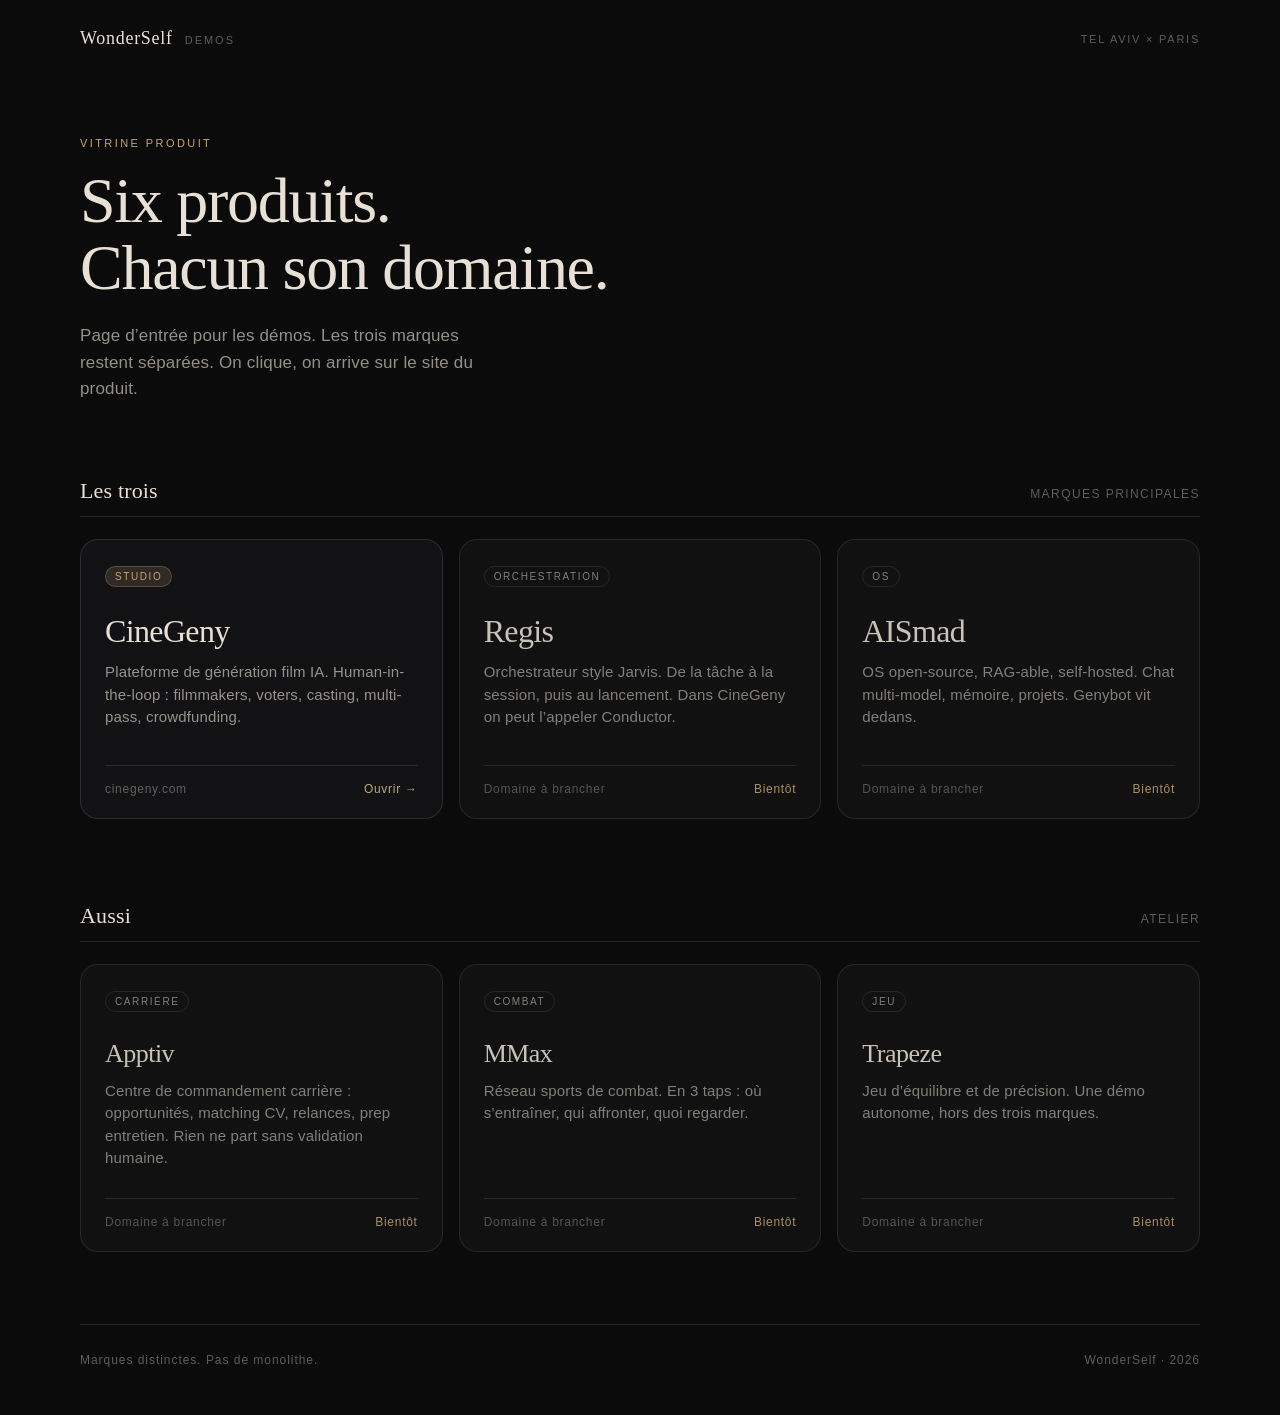
==== index.html @ 3f0ac873 "feat: page d'accueil des démos" ====
<!DOCTYPE html>
<html lang="fr">
<head>
  <meta charset="utf-8">
  <meta name="viewport" content="width=device-width, initial-scale=1">
  <title>Demos — WonderSelf</title>
  <meta name="description" content="Vitrine des démos : CineGeny, Regis, AISmad, Apptiv, MMax, Trapeze. Chaque marque reste séparée.">
  <meta name="theme-color" content="#0b0b0c">
  <meta property="og:title" content="Demos — WonderSelf">
  <meta property="og:description" content="Six produits. Trois marques principales. Une page pour entrer.">
  <meta property="og:type" content="website">
  <link rel="icon" href="data:image/svg+xml,%3Csvg xmlns='http://www.w3.org/2000/svg' viewBox='0 0 32 32'%3E%3Crect width='32' height='32' rx='6' fill='%230b0b0c'/%3E%3Ctext x='16' y='21' text-anchor='middle' font-family='Georgia' font-size='14' fill='%23e8e0d4'%3EW%3C/text%3E%3C/svg%3E">
  <style>
    :root {
      --bg: #0b0b0c;
      --bg-2: #121214;
      --line: rgba(232, 224, 212, 0.12);
      --ink: #e8e0d4;
      --muted: rgba(232, 224, 212, 0.62);
      --faint: rgba(232, 224, 212, 0.38);
      --gold: #c4a574;
      --gold-dim: rgba(196, 165, 116, 0.16);
      --serif: "Iowan Old Style", "Palatino Linotype", Palatino, "Times New Roman", serif;
      --sans: "Helvetica Neue", Helvetica, "Segoe UI", system-ui, sans-serif;
    }

    * { box-sizing: border-box; margin: 0; padding: 0; }
    html, body { background: var(--bg); color: var(--ink); }
    body {
      font-family: var(--sans);
      min-height: 100vh;
      letter-spacing: 0.01em;
      -webkit-font-smoothing: antialiased;
    }
    a { color: inherit; text-decoration: none; }
    .wrap {
      width: min(1120px, calc(100% - 40px));
      margin: 0 auto;
    }

    header {
      display: flex;
      align-items: center;
      justify-content: space-between;
      padding: 28px 0 0;
    }
    .mark {
      font-family: var(--serif);
      font-size: 18px;
      letter-spacing: 0.04em;
    }
    .mark span { color: var(--faint); font-family: var(--sans); font-size: 11px; letter-spacing: 0.18em; text-transform: uppercase; margin-left: 12px; }
    .locale {
      font-size: 11px;
      letter-spacing: 0.16em;
      text-transform: uppercase;
      color: var(--faint);
    }

    .hero {
      padding: 88px 0 64px;
      max-width: 720px;
    }
    .kicker {
      font-size: 11px;
      letter-spacing: 0.22em;
      text-transform: uppercase;
      color: var(--gold);
      margin-bottom: 18px;
    }
    h1 {
      font-family: var(--serif);
      font-weight: 400;
      font-size: clamp(36px, 6vw, 64px);
      line-height: 1.05;
      letter-spacing: -0.02em;
    }
    .lead {
      margin-top: 22px;
      max-width: 46ch;
      color: var(--muted);
      font-size: 17px;
      line-height: 1.55;
    }

    section { padding: 12px 0 72px; }
    .sec-title {
      display: flex;
      align-items: baseline;
      justify-content: space-between;
      gap: 16px;
      margin-bottom: 22px;
      padding-bottom: 12px;
      border-bottom: 1px solid var(--line);
    }
    .sec-title h2 {
      font-family: var(--serif);
      font-size: 22px;
      font-weight: 400;
    }
    .sec-title p {
      color: var(--faint);
      font-size: 12px;
      letter-spacing: 0.12em;
      text-transform: uppercase;
    }

    .grid-main {
      display: grid;
      grid-template-columns: repeat(3, 1fr);
      gap: 16px;
    }
    .grid-side {
      display: grid;
      grid-template-columns: repeat(3, 1fr);
      gap: 16px;
    }

    .card {
      display: flex;
      flex-direction: column;
      min-height: 280px;
      padding: 26px 24px 22px;
      background: var(--bg-2);
      border: 1px solid var(--line);
      border-radius: 18px;
      transition: border-color .2s ease, transform .2s ease, background .2s ease;
    }
    a.card:hover {
      border-color: rgba(196, 165, 116, 0.45);
      transform: translateY(-2px);
      background: #161618;
    }
    .card.soon {
      opacity: 0.86;
      cursor: default;
    }
    .top {
      display: flex;
      align-items: center;
      justify-content: space-between;
      gap: 12px;
      margin-bottom: 28px;
    }
    .badge {
      font-size: 10px;
      letter-spacing: 0.16em;
      text-transform: uppercase;
      color: var(--gold);
      background: var(--gold-dim);
      border: 1px solid rgba(196, 165, 116, 0.28);
      border-radius: 999px;
      padding: 4px 9px;
    }
    .badge.lab { color: var(--muted); background: transparent; border-color: var(--line); }
    .name {
      font-family: var(--serif);
      font-size: 32px;
      line-height: 1.05;
      letter-spacing: -0.02em;
    }
    .blurb {
      margin-top: 12px;
      color: var(--muted);
      font-size: 15px;
      line-height: 1.5;
      flex: 1;
    }
    .foot {
      display: flex;
      align-items: center;
      justify-content: space-between;
      margin-top: 28px;
      padding-top: 16px;
      border-top: 1px solid var(--line);
      font-size: 12px;
      letter-spacing: 0.06em;
      color: var(--faint);
    }
    .foot .go { color: var(--gold); }
    .card.compact { min-height: 220px; }
    .card.compact .name { font-size: 26px; }

    footer {
      display: flex;
      justify-content: space-between;
      gap: 16px;
      flex-wrap: wrap;
      padding: 28px 0 48px;
      border-top: 1px solid var(--line);
      color: var(--faint);
      font-size: 12px;
      letter-spacing: 0.08em;
    }

    @media (max-width: 860px) {
      .grid-main, .grid-side { grid-template-columns: 1fr; }
      .hero { padding: 56px 0 40px; }
      .card { min-height: auto; }
    }
  </style>
</head>
<body>
  <div class="wrap">
    <header>
      <div class="mark">WonderSelf<span>Demos</span></div>
      <div class="locale">Tel Aviv × Paris</div>
    </header>

    <div class="hero">
      <p class="kicker">Vitrine produit</p>
      <h1>Six produits.<br>Chacun son domaine.</h1>
      <p class="lead">Page d’entrée pour les démos. Les trois marques restent séparées. On clique, on arrive sur le site du produit.</p>
    </div>

    <section>
      <div class="sec-title">
        <h2>Les trois</h2>
        <p>Marques principales</p>
      </div>
      <div class="grid-main" id="core"></div>
    </section>

    <section>
      <div class="sec-title">
        <h2>Aussi</h2>
        <p>Atelier</p>
      </div>
      <div class="grid-side" id="side"></div>
    </section>

    <footer>
      <div>Marques distinctes. Pas de monolithe.</div>
      <div>WonderSelf · 2026</div>
    </footer>
  </div>

  <script>
    /* Un seul endroit à éditer. Domaine réel = URL. Vide = carte visible, pas de faux lien. */
    const LINKS = {
      cinegeny: "https://www.cinegeny.com",
      regis: "",
      aismad: "",
      apptiv: "",
      mmax: "",
      trapeze: ""
    };

    const CORE = [
      {
        key: "cinegeny",
        name: "CineGeny",
        badge: "Studio",
        text: "Plateforme de génération film IA. Human-in-the-loop : filmmakers, voters, casting, multi-pass, crowdfunding."
      },
      {
        key: "regis",
        name: "Regis",
        badge: "Orchestration",
        text: "Orchestrateur style Jarvis. De la tâche à la session, puis au lancement. Dans CineGeny on peut l’appeler Conductor."
      },
      {
        key: "aismad",
        name: "AISmad",
        badge: "OS",
        text: "OS open-source, RAG-able, self-hosted. Chat multi-model, mémoire, projets. Genybot vit dedans."
      }
    ];

    const SIDE = [
      {
        key: "apptiv",
        name: "Apptiv",
        badge: "Carrière",
        text: "Centre de commandement carrière : opportunités, matching CV, relances, prep entretien. Rien ne part sans validation humaine."
      },
      {
        key: "mmax",
        name: "MMax",
        badge: "Combat",
        text: "Réseau sports de combat. En 3 taps : où s’entraîner, qui affronter, quoi regarder."
      },
      {
        key: "trapeze",
        name: "Trapeze",
        badge: "Jeu",
        text: "Jeu d’équilibre et de précision. Une démo autonome, hors des trois marques."
      }
    ];

    function hostLabel(url) {
      if (!url) return "Domaine à brancher";
      try { return new URL(url).host.replace(/^www\./, ""); }
      catch { return url; }
    }

    function card(item, compact) {
      const url = LINKS[item.key];
      const tag = url ? "a" : "article";
      const href = url ? ` href="${url}" target="_blank" rel="noopener noreferrer"` : "";
      const soon = url ? "" : " soon";
      const go = url ? "Ouvrir →" : "Bientôt";
      return `
        <${tag} class="card${compact ? " compact" : ""}${soon}"${href}>
          <div class="top">
            <span class="badge${url ? "" : " lab"}">${item.badge}</span>
          </div>
          <div class="name">${item.name}</div>
          <p class="blurb">${item.text}</p>
          <div class="foot">
            <span>${hostLabel(url)}</span>
            <span class="go">${go}</span>
          </div>
        </${tag}>`;
    }

    document.getElementById("core").innerHTML = CORE.map((i) => card(i, false)).join("");
    document.getElementById("side").innerHTML = SIDE.map((i) => card(i, true)).join("");
  </script>
</body>
</html>
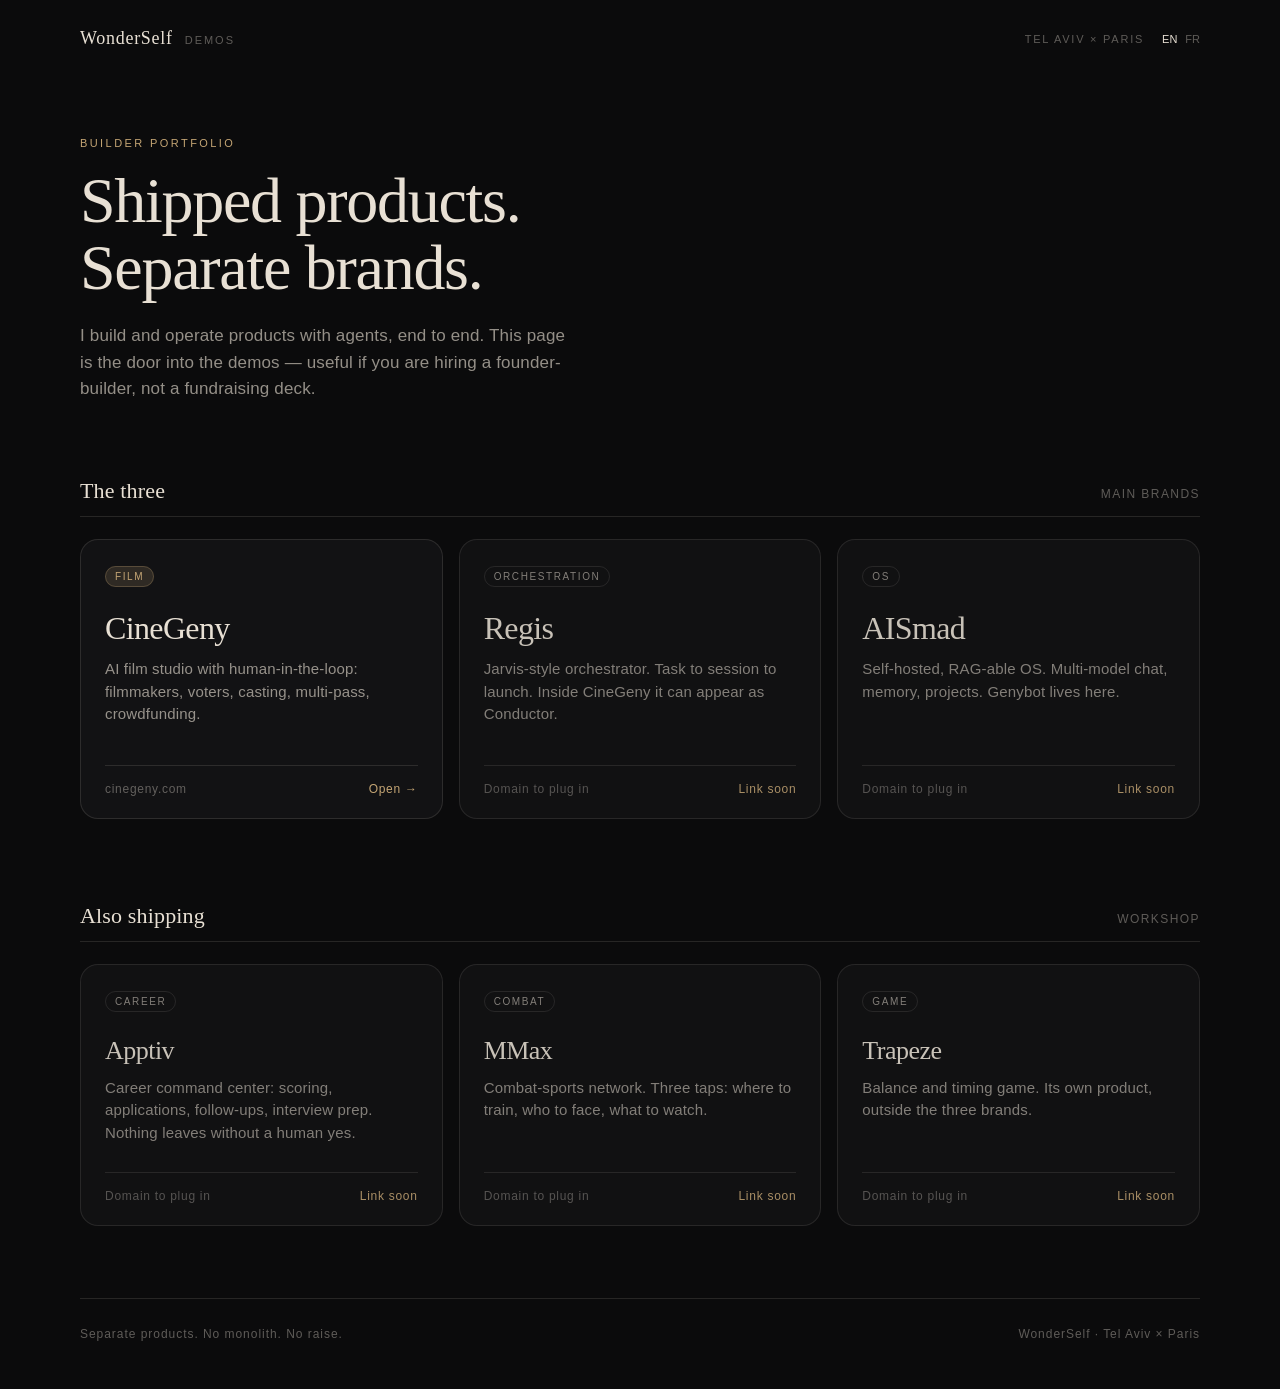
==== commit 7845db19: "copy: EN/FR hiring portfolio, no raise language" ====
--- a/index.html
+++ b/index.html
@@ -1,13 +1,13 @@
 <!DOCTYPE html>
-<html lang="fr">
+<html lang="en">
 <head>
   <meta charset="utf-8">
   <meta name="viewport" content="width=device-width, initial-scale=1">
   <title>Demos — WonderSelf</title>
-  <meta name="description" content="Vitrine des démos : CineGeny, Regis, AISmad, Apptiv, MMax, Trapeze. Chaque marque reste séparée.">
+  <meta name="description" content="Working demos by a founder-builder. CineGeny, Regis, AISmad, Apptiv, MMax, Trapeze. Separate products, shipped with agents.">
   <meta name="theme-color" content="#0b0b0c">
   <meta property="og:title" content="Demos — WonderSelf">
-  <meta property="og:description" content="Six produits. Trois marques principales. Une page pour entrer.">
+  <meta property="og:description" content="Shipped products. Separate brands. Built to be used — and to show how I work.">
   <meta property="og:type" content="website">
   <link rel="icon" href="data:image/svg+xml,%3Csvg xmlns='http://www.w3.org/2000/svg' viewBox='0 0 32 32'%3E%3Crect width='32' height='32' rx='6' fill='%230b0b0c'/%3E%3Ctext x='16' y='21' text-anchor='middle' font-family='Georgia' font-size='14' fill='%23e8e0d4'%3EW%3C/text%3E%3C/svg%3E">
   <style>
@@ -23,7 +23,6 @@
       --serif: "Iowan Old Style", "Palatino Linotype", Palatino, "Times New Roman", serif;
       --sans: "Helvetica Neue", Helvetica, "Segoe UI", system-ui, sans-serif;
     }
-
     * { box-sizing: border-box; margin: 0; padding: 0; }
     html, body { background: var(--bg); color: var(--ink); }
     body {
@@ -33,34 +32,30 @@
       -webkit-font-smoothing: antialiased;
     }
     a { color: inherit; text-decoration: none; }
-    .wrap {
-      width: min(1120px, calc(100% - 40px));
-      margin: 0 auto;
-    }
-
+    button { font: inherit; color: inherit; background: none; border: 0; cursor: pointer; }
+    .wrap { width: min(1120px, calc(100% - 40px)); margin: 0 auto; }
     header {
       display: flex;
       align-items: center;
       justify-content: space-between;
       padding: 28px 0 0;
-    }
-    .mark {
-      font-family: var(--serif);
-      font-size: 18px;
-      letter-spacing: 0.04em;
-    }
-    .mark span { color: var(--faint); font-family: var(--sans); font-size: 11px; letter-spacing: 0.18em; text-transform: uppercase; margin-left: 12px; }
-    .locale {
+      gap: 16px;
+    }
+    .mark { font-family: var(--serif); font-size: 18px; letter-spacing: 0.04em; }
+    .mark span {
+      color: var(--faint);
+      font-family: var(--sans);
       font-size: 11px;
-      letter-spacing: 0.16em;
-      text-transform: uppercase;
-      color: var(--faint);
-    }
-
-    .hero {
-      padding: 88px 0 64px;
-      max-width: 720px;
-    }
+      letter-spacing: 0.18em;
+      text-transform: uppercase;
+      margin-left: 12px;
+    }
+    .nav-right { display: flex; align-items: center; gap: 18px; }
+    .locale { font-size: 11px; letter-spacing: 0.16em; text-transform: uppercase; color: var(--faint); }
+    .lang { display: flex; gap: 8px; font-size: 11px; letter-spacing: 0.16em; text-transform: uppercase; }
+    .lang button { color: var(--faint); padding: 2px 0; }
+    .lang button[aria-pressed="true"] { color: var(--ink); }
+    .hero { padding: 88px 0 64px; max-width: 740px; }
     .kicker {
       font-size: 11px;
       letter-spacing: 0.22em;
@@ -77,12 +72,11 @@
     }
     .lead {
       margin-top: 22px;
-      max-width: 46ch;
+      max-width: 52ch;
       color: var(--muted);
       font-size: 17px;
       line-height: 1.55;
     }
-
     section { padding: 12px 0 72px; }
     .sec-title {
       display: flex;
@@ -93,29 +87,14 @@
       padding-bottom: 12px;
       border-bottom: 1px solid var(--line);
     }
-    .sec-title h2 {
-      font-family: var(--serif);
-      font-size: 22px;
-      font-weight: 400;
-    }
+    .sec-title h2 { font-family: var(--serif); font-size: 22px; font-weight: 400; }
     .sec-title p {
       color: var(--faint);
       font-size: 12px;
       letter-spacing: 0.12em;
       text-transform: uppercase;
     }
-
-    .grid-main {
-      display: grid;
-      grid-template-columns: repeat(3, 1fr);
-      gap: 16px;
-    }
-    .grid-side {
-      display: grid;
-      grid-template-columns: repeat(3, 1fr);
-      gap: 16px;
-    }
-
+    .grid-main, .grid-side { display: grid; grid-template-columns: repeat(3, 1fr); gap: 16px; }
     .card {
       display: flex;
       flex-direction: column;
@@ -131,17 +110,8 @@
       transform: translateY(-2px);
       background: #161618;
     }
-    .card.soon {
-      opacity: 0.86;
-      cursor: default;
-    }
-    .top {
-      display: flex;
-      align-items: center;
-      justify-content: space-between;
-      gap: 12px;
-      margin-bottom: 28px;
-    }
+    .card.soon { opacity: 0.86; cursor: default; }
+    .top { margin-bottom: 28px; }
     .badge {
       font-size: 10px;
       letter-spacing: 0.16em;
@@ -153,19 +123,8 @@
       padding: 4px 9px;
     }
     .badge.lab { color: var(--muted); background: transparent; border-color: var(--line); }
-    .name {
-      font-family: var(--serif);
-      font-size: 32px;
-      line-height: 1.05;
-      letter-spacing: -0.02em;
-    }
-    .blurb {
-      margin-top: 12px;
-      color: var(--muted);
-      font-size: 15px;
-      line-height: 1.5;
-      flex: 1;
-    }
+    .name { font-family: var(--serif); font-size: 32px; line-height: 1.05; letter-spacing: -0.02em; }
+    .blurb { margin-top: 12px; color: var(--muted); font-size: 15px; line-height: 1.5; flex: 1; }
     .foot {
       display: flex;
       align-items: center;
@@ -180,7 +139,6 @@
     .foot .go { color: var(--gold); }
     .card.compact { min-height: 220px; }
     .card.compact .name { font-size: 26px; }
-
     footer {
       display: flex;
       justify-content: space-between;
@@ -192,11 +150,11 @@
       font-size: 12px;
       letter-spacing: 0.08em;
     }
-
     @media (max-width: 860px) {
       .grid-main, .grid-side { grid-template-columns: 1fr; }
       .hero { padding: 56px 0 40px; }
       .card { min-height: auto; }
+      .locale { display: none; }
     }
   </style>
 </head>
@@ -204,39 +162,39 @@
   <div class="wrap">
     <header>
       <div class="mark">WonderSelf<span>Demos</span></div>
-      <div class="locale">Tel Aviv × Paris</div>
+      <div class="nav-right">
+        <div class="locale">Tel Aviv × Paris</div>
+        <div class="lang" role="group" aria-label="Language">
+          <button type="button" data-lang="en" aria-pressed="true">EN</button>
+          <button type="button" data-lang="fr" aria-pressed="false">FR</button>
+        </div>
+      </div>
     </header>
-
     <div class="hero">
-      <p class="kicker">Vitrine produit</p>
-      <h1>Six produits.<br>Chacun son domaine.</h1>
-      <p class="lead">Page d’entrée pour les démos. Les trois marques restent séparées. On clique, on arrive sur le site du produit.</p>
+      <p class="kicker" data-i18n="kicker"></p>
+      <h1 data-i18n="title"></h1>
+      <p class="lead" data-i18n="lead"></p>
     </div>
-
     <section>
       <div class="sec-title">
-        <h2>Les trois</h2>
-        <p>Marques principales</p>
+        <h2 data-i18n="coreTitle"></h2>
+        <p data-i18n="coreSub"></p>
       </div>
       <div class="grid-main" id="core"></div>
     </section>
-
     <section>
       <div class="sec-title">
-        <h2>Aussi</h2>
-        <p>Atelier</p>
+        <h2 data-i18n="sideTitle"></h2>
+        <p data-i18n="sideSub"></p>
       </div>
       <div class="grid-side" id="side"></div>
     </section>
-
     <footer>
-      <div>Marques distinctes. Pas de monolithe.</div>
-      <div>WonderSelf · 2026</div>
+      <div data-i18n="footerL"></div>
+      <div data-i18n="footerR"></div>
     </footer>
   </div>
-
   <script>
-    /* Un seul endroit à éditer. Domaine réel = URL. Vide = carte visible, pas de faux lien. */
     const LINKS = {
       cinegeny: "https://www.cinegeny.com",
       regis: "",
@@ -245,77 +203,96 @@
       mmax: "",
       trapeze: ""
     };
-
-    const CORE = [
-      {
-        key: "cinegeny",
-        name: "CineGeny",
-        badge: "Studio",
-        text: "Plateforme de génération film IA. Human-in-the-loop : filmmakers, voters, casting, multi-pass, crowdfunding."
+    const I18N = {
+      en: {
+        kicker: "Builder portfolio",
+        title: "Shipped products.<br>Separate brands.",
+        lead: "I build and operate products with agents, end to end. This page is the door into the demos — useful if you are hiring a founder-builder, not a fundraising deck.",
+        coreTitle: "The three",
+        coreSub: "Main brands",
+        sideTitle: "Also shipping",
+        sideSub: "Workshop",
+        footerL: "Separate products. No monolith. No raise.",
+        footerR: "WonderSelf · Tel Aviv × Paris",
+        open: "Open →",
+        soon: "Link soon",
+        needLink: "Domain to plug in",
+        products: {
+          cinegeny: { badge: "Film", text: "AI film studio with human-in-the-loop: filmmakers, voters, casting, multi-pass, crowdfunding." },
+          regis: { badge: "Orchestration", text: "Jarvis-style orchestrator. Task to session to launch. Inside CineGeny it can appear as Conductor." },
+          aismad: { badge: "OS", text: "Self-hosted, RAG-able OS. Multi-model chat, memory, projects. Genybot lives here." },
+          apptiv: { badge: "Career", text: "Career command center: scoring, applications, follow-ups, interview prep. Nothing leaves without a human yes." },
+          mmax: { badge: "Combat", text: "Combat-sports network. Three taps: where to train, who to face, what to watch." },
+          trapeze: { badge: "Game", text: "Balance and timing game. Its own product, outside the three brands." }
+        }
       },
-      {
-        key: "regis",
-        name: "Regis",
-        badge: "Orchestration",
-        text: "Orchestrateur style Jarvis. De la tâche à la session, puis au lancement. Dans CineGeny on peut l’appeler Conductor."
-      },
-      {
-        key: "aismad",
-        name: "AISmad",
-        badge: "OS",
-        text: "OS open-source, RAG-able, self-hosted. Chat multi-model, mémoire, projets. Genybot vit dedans."
+      fr: {
+        kicker: "Portfolio builder",
+        title: "Produits shippés.<br>Marques séparées.",
+        lead: "Je construis et j’opère des produits avec des agents, de bout en bout. Cette page ouvre les démos — utile si vous embauchez un fondateur-builder, pas un pitch d’investissement.",
+        coreTitle: "Les trois",
+        coreSub: "Marques principales",
+        sideTitle: "Aussi en cours",
+        sideSub: "Atelier",
+        footerL: "Produits séparés. Pas de monolithe. Pas de levée.",
+        footerR: "WonderSelf · Tel Aviv × Paris",
+        open: "Ouvrir →",
+        soon: "Lien bientôt",
+        needLink: "Domaine à brancher",
+        products: {
+          cinegeny: { badge: "Film", text: "Studio film IA, human-in-the-loop : filmmakers, voters, casting, multi-pass, crowdfunding." },
+          regis: { badge: "Orchestration", text: "Orchestrateur style Jarvis. De la tâche à la session, puis au lancement. Dans CineGeny : Conductor." },
+          aismad: { badge: "OS", text: "OS self-hosted, RAG-able. Chat multi-model, mémoire, projets. Genybot vit dedans." },
+          apptiv: { badge: "Carrière", text: "Centre de commandement carrière : scoring, candidatures, relances, prep. Rien ne part sans un oui humain." },
+          mmax: { badge: "Combat", text: "Réseau sports de combat. Trois taps : où s’entraîner, qui affronter, quoi regarder." },
+          trapeze: { badge: "Jeu", text: "Jeu d’équilibre et de timing. Produit à part, hors des trois marques." }
+        }
       }
-    ];
-
-    const SIDE = [
-      {
-        key: "apptiv",
-        name: "Apptiv",
-        badge: "Carrière",
-        text: "Centre de commandement carrière : opportunités, matching CV, relances, prep entretien. Rien ne part sans validation humaine."
-      },
-      {
-        key: "mmax",
-        name: "MMax",
-        badge: "Combat",
-        text: "Réseau sports de combat. En 3 taps : où s’entraîner, qui affronter, quoi regarder."
-      },
-      {
-        key: "trapeze",
-        name: "Trapeze",
-        badge: "Jeu",
-        text: "Jeu d’équilibre et de précision. Une démo autonome, hors des trois marques."
-      }
-    ];
-
-    function hostLabel(url) {
-      if (!url) return "Domaine à brancher";
+    };
+    const CORE = ["cinegeny", "regis", "aismad"];
+    const SIDE = ["apptiv", "mmax", "trapeze"];
+    const NAMES = { cinegeny: "CineGeny", regis: "Regis", aismad: "AISmad", apptiv: "Apptiv", mmax: "MMax", trapeze: "Trapeze" };
+    function hostLabel(url, t) {
+      if (!url) return t.needLink;
       try { return new URL(url).host.replace(/^www\./, ""); }
       catch { return url; }
     }
-
-    function card(item, compact) {
-      const url = LINKS[item.key];
+    function card(key, compact, t) {
+      const url = LINKS[key];
+      const p = t.products[key];
       const tag = url ? "a" : "article";
       const href = url ? ` href="${url}" target="_blank" rel="noopener noreferrer"` : "";
-      const soon = url ? "" : " soon";
-      const go = url ? "Ouvrir →" : "Bientôt";
-      return `
-        <${tag} class="card${compact ? " compact" : ""}${soon}"${href}>
-          <div class="top">
-            <span class="badge${url ? "" : " lab"}">${item.badge}</span>
-          </div>
-          <div class="name">${item.name}</div>
-          <p class="blurb">${item.text}</p>
-          <div class="foot">
-            <span>${hostLabel(url)}</span>
-            <span class="go">${go}</span>
-          </div>
-        </${tag}>`;
-    }
-
-    document.getElementById("core").innerHTML = CORE.map((i) => card(i, false)).join("");
-    document.getElementById("side").innerHTML = SIDE.map((i) => card(i, true)).join("");
+      return `<${tag} class="card${compact ? " compact" : ""}${url ? "" : " soon"}"${href}>
+        <div class="top"><span class="badge${url ? "" : " lab"}">${p.badge}</span></div>
+        <div class="name">${NAMES[key]}</div>
+        <p class="blurb">${p.text}</p>
+        <div class="foot"><span>${hostLabel(url, t)}</span><span class="go">${url ? t.open : t.soon}</span></div>
+      </${tag}>`;
+    }
+    function setLang(lang) {
+      const t = I18N[lang] || I18N.en;
+      document.documentElement.lang = lang;
+      document.querySelectorAll("[data-i18n]").forEach((el) => {
+        el.innerHTML = t[el.dataset.i18n] || "";
+      });
+      document.getElementById("core").innerHTML = CORE.map((k) => card(k, false, t)).join("");
+      document.getElementById("side").innerHTML = SIDE.map((k) => card(k, true, t)).join("");
+      document.querySelectorAll(".lang button").forEach((b) => {
+        b.setAttribute("aria-pressed", b.dataset.lang === lang ? "true" : "false");
+      });
+      try { localStorage.setItem("demos-lang", lang); } catch (e) {}
+    }
+    document.querySelectorAll(".lang button").forEach((b) => {
+      b.addEventListener("click", () => setLang(b.dataset.lang));
+    });
+    const start = (() => {
+      try {
+        const saved = localStorage.getItem("demos-lang");
+        if (saved === "fr" || saved === "en") return saved;
+      } catch (e) {}
+      return (navigator.language || "en").toLowerCase().startsWith("fr") ? "fr" : "en";
+    })();
+    setLang(start);
   </script>
 </body>
 </html>
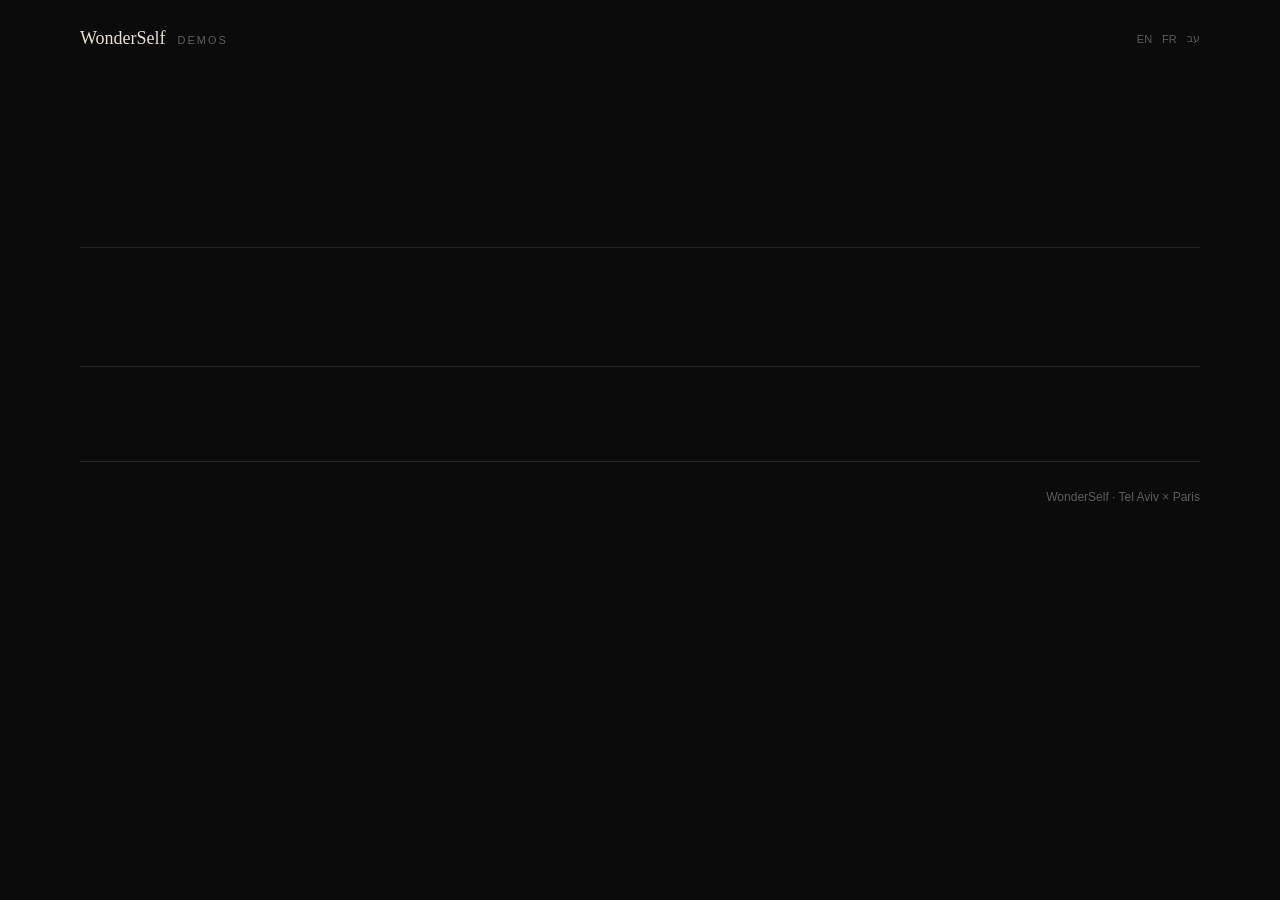
==== commit 8e35e777: "feat: EN default, FR/HE entries, method link" ====
--- a/index.html
+++ b/index.html
@@ -4,295 +4,78 @@
   <meta charset="utf-8">
   <meta name="viewport" content="width=device-width, initial-scale=1">
   <title>Demos — WonderSelf</title>
-  <meta name="description" content="Working demos by a founder-builder. CineGeny, Regis, AISmad, Apptiv, MMax, Trapeze. Separate products, shipped with agents.">
+  <meta name="description" content="Working product demos. CineGeny, Regis, AISmad, Apptiv, MMax, Trapeze.">
   <meta name="theme-color" content="#0b0b0c">
-  <meta property="og:title" content="Demos — WonderSelf">
-  <meta property="og:description" content="Shipped products. Separate brands. Built to be used — and to show how I work.">
-  <meta property="og:type" content="website">
-  <link rel="icon" href="data:image/svg+xml,%3Csvg xmlns='http://www.w3.org/2000/svg' viewBox='0 0 32 32'%3E%3Crect width='32' height='32' rx='6' fill='%230b0b0c'/%3E%3Ctext x='16' y='21' text-anchor='middle' font-family='Georgia' font-size='14' fill='%23e8e0d4'%3EW%3C/text%3E%3C/svg%3E">
   <style>
-    :root {
-      --bg: #0b0b0c;
-      --bg-2: #121214;
-      --line: rgba(232, 224, 212, 0.12);
-      --ink: #e8e0d4;
-      --muted: rgba(232, 224, 212, 0.62);
-      --faint: rgba(232, 224, 212, 0.38);
-      --gold: #c4a574;
-      --gold-dim: rgba(196, 165, 116, 0.16);
-      --serif: "Iowan Old Style", "Palatino Linotype", Palatino, "Times New Roman", serif;
-      --sans: "Helvetica Neue", Helvetica, "Segoe UI", system-ui, sans-serif;
-    }
-    * { box-sizing: border-box; margin: 0; padding: 0; }
-    html, body { background: var(--bg); color: var(--ink); }
-    body {
-      font-family: var(--sans);
-      min-height: 100vh;
-      letter-spacing: 0.01em;
-      -webkit-font-smoothing: antialiased;
-    }
-    a { color: inherit; text-decoration: none; }
-    button { font: inherit; color: inherit; background: none; border: 0; cursor: pointer; }
-    .wrap { width: min(1120px, calc(100% - 40px)); margin: 0 auto; }
-    header {
-      display: flex;
-      align-items: center;
-      justify-content: space-between;
-      padding: 28px 0 0;
-      gap: 16px;
-    }
-    .mark { font-family: var(--serif); font-size: 18px; letter-spacing: 0.04em; }
-    .mark span {
-      color: var(--faint);
-      font-family: var(--sans);
-      font-size: 11px;
-      letter-spacing: 0.18em;
-      text-transform: uppercase;
-      margin-left: 12px;
-    }
-    .nav-right { display: flex; align-items: center; gap: 18px; }
-    .locale { font-size: 11px; letter-spacing: 0.16em; text-transform: uppercase; color: var(--faint); }
-    .lang { display: flex; gap: 8px; font-size: 11px; letter-spacing: 0.16em; text-transform: uppercase; }
-    .lang button { color: var(--faint); padding: 2px 0; }
-    .lang button[aria-pressed="true"] { color: var(--ink); }
-    .hero { padding: 88px 0 64px; max-width: 740px; }
-    .kicker {
-      font-size: 11px;
-      letter-spacing: 0.22em;
-      text-transform: uppercase;
-      color: var(--gold);
-      margin-bottom: 18px;
-    }
-    h1 {
-      font-family: var(--serif);
-      font-weight: 400;
-      font-size: clamp(36px, 6vw, 64px);
-      line-height: 1.05;
-      letter-spacing: -0.02em;
-    }
-    .lead {
-      margin-top: 22px;
-      max-width: 52ch;
-      color: var(--muted);
-      font-size: 17px;
-      line-height: 1.55;
-    }
-    section { padding: 12px 0 72px; }
-    .sec-title {
-      display: flex;
-      align-items: baseline;
-      justify-content: space-between;
-      gap: 16px;
-      margin-bottom: 22px;
-      padding-bottom: 12px;
-      border-bottom: 1px solid var(--line);
-    }
-    .sec-title h2 { font-family: var(--serif); font-size: 22px; font-weight: 400; }
-    .sec-title p {
-      color: var(--faint);
-      font-size: 12px;
-      letter-spacing: 0.12em;
-      text-transform: uppercase;
-    }
-    .grid-main, .grid-side { display: grid; grid-template-columns: repeat(3, 1fr); gap: 16px; }
-    .card {
-      display: flex;
-      flex-direction: column;
-      min-height: 280px;
-      padding: 26px 24px 22px;
-      background: var(--bg-2);
-      border: 1px solid var(--line);
-      border-radius: 18px;
-      transition: border-color .2s ease, transform .2s ease, background .2s ease;
-    }
-    a.card:hover {
-      border-color: rgba(196, 165, 116, 0.45);
-      transform: translateY(-2px);
-      background: #161618;
-    }
-    .card.soon { opacity: 0.86; cursor: default; }
-    .top { margin-bottom: 28px; }
-    .badge {
-      font-size: 10px;
-      letter-spacing: 0.16em;
-      text-transform: uppercase;
-      color: var(--gold);
-      background: var(--gold-dim);
-      border: 1px solid rgba(196, 165, 116, 0.28);
-      border-radius: 999px;
-      padding: 4px 9px;
-    }
-    .badge.lab { color: var(--muted); background: transparent; border-color: var(--line); }
-    .name { font-family: var(--serif); font-size: 32px; line-height: 1.05; letter-spacing: -0.02em; }
-    .blurb { margin-top: 12px; color: var(--muted); font-size: 15px; line-height: 1.5; flex: 1; }
-    .foot {
-      display: flex;
-      align-items: center;
-      justify-content: space-between;
-      margin-top: 28px;
-      padding-top: 16px;
-      border-top: 1px solid var(--line);
-      font-size: 12px;
-      letter-spacing: 0.06em;
-      color: var(--faint);
-    }
-    .foot .go { color: var(--gold); }
-    .card.compact { min-height: 220px; }
-    .card.compact .name { font-size: 26px; }
-    footer {
-      display: flex;
-      justify-content: space-between;
-      gap: 16px;
-      flex-wrap: wrap;
-      padding: 28px 0 48px;
-      border-top: 1px solid var(--line);
-      color: var(--faint);
-      font-size: 12px;
-      letter-spacing: 0.08em;
-    }
-    @media (max-width: 860px) {
-      .grid-main, .grid-side { grid-template-columns: 1fr; }
-      .hero { padding: 56px 0 40px; }
-      .card { min-height: auto; }
-      .locale { display: none; }
-    }
+    :root{--bg:#0b0b0c;--bg2:#121214;--line:rgba(232,224,212,.12);--ink:#e8e0d4;--muted:rgba(232,224,212,.62);--faint:rgba(232,224,212,.38);--gold:#c4a574;--goldim:rgba(196,165,116,.16);--serif:"Iowan Old Style","Palatino Linotype",Palatino,"Times New Roman",serif;--sans:"Helvetica Neue",Helvetica,"Segoe UI",system-ui,sans-serif}
+    *{box-sizing:border-box;margin:0;padding:0}
+    html,body{background:var(--bg);color:var(--ink)}
+    body{font-family:var(--sans);min-height:100vh;-webkit-font-smoothing:antialiased}
+    a{color:inherit;text-decoration:none}
+    button{font:inherit;color:inherit;background:none;border:0;cursor:pointer}
+    .wrap{width:min(1120px,calc(100% - 40px));margin:0 auto}
+    header{display:flex;align-items:center;justify-content:space-between;padding:28px 0 0;gap:16px}
+    .mark{font-family:var(--serif);font-size:18px}
+    .mark span{color:var(--faint);font-family:var(--sans);font-size:11px;letter-spacing:.18em;text-transform:uppercase;margin-inline-start:12px}
+    .nav-right{display:flex;align-items:center;gap:16px;flex-wrap:wrap}
+    .nav-link{font-size:12px;color:var(--muted)}
+    .nav-link:hover{color:var(--gold)}
+    .lang{display:flex;gap:10px;font-size:11px;letter-spacing:.16em;text-transform:uppercase}
+    .lang button{color:var(--faint)}
+    .lang button[aria-pressed=true]{color:var(--ink)}
+    .hero{padding:88px 0 64px;max-width:740px}
+    .kicker{font-size:11px;letter-spacing:.22em;text-transform:uppercase;color:var(--gold);margin-bottom:18px}
+    html[dir=rtl] .kicker{letter-spacing:.06em}
+    h1{font-family:var(--serif);font-weight:400;font-size:clamp(34px,6vw,64px);line-height:1.08}
+    .lead{margin-top:22px;max-width:52ch;color:var(--muted);font-size:17px;line-height:1.55}
+    section{padding:12px 0 72px}
+    .sec-title{display:flex;align-items:baseline;justify-content:space-between;gap:16px;margin-bottom:22px;padding-bottom:12px;border-bottom:1px solid var(--line)}
+    .sec-title h2{font-family:var(--serif);font-size:22px;font-weight:400}
+    .sec-title p{color:var(--faint);font-size:12px;letter-spacing:.12em;text-transform:uppercase}
+    .grid-main,.grid-side,#steps{display:grid;grid-template-columns:repeat(3,1fr);gap:16px}
+    .card{display:flex;flex-direction:column;min-height:280px;padding:26px 24px 22px;background:var(--bg2);border:1px solid var(--line);border-radius:18px;transition:border-color .2s,transform .2s,background .2s}
+    a.card:hover{border-color:rgba(196,165,116,.45);transform:translateY(-2px);background:#161618}
+    .top{margin-bottom:28px}
+    .badge{font-size:10px;letter-spacing:.16em;text-transform:uppercase;color:var(--gold);background:var(--goldim);border:1px solid rgba(196,165,116,.28);border-radius:999px;padding:4px 9px}
+    .name{font-family:var(--serif);font-size:32px;line-height:1.05}
+    .blurb{margin-top:12px;color:var(--muted);font-size:15px;line-height:1.5;flex:1}
+    .foot{display:flex;align-items:center;justify-content:space-between;gap:12px;margin-top:28px;padding-top:16px;border-top:1px solid var(--line);font-size:12px;color:var(--faint)}
+    .go{color:var(--gold);white-space:nowrap}
+    .card.compact{min-height:220px}
+    .card.compact .name{font-size:26px}
+    footer{display:flex;justify-content:space-between;gap:16px;flex-wrap:wrap;padding:28px 0 48px;border-top:1px solid var(--line);color:var(--faint);font-size:12px}
+    @media(max-width:860px){.grid-main,.grid-side,#steps{grid-template-columns:1fr}.hero{padding:56px 0 40px}.card{min-height:auto}}
   </style>
 </head>
 <body>
   <div class="wrap">
     <header>
-      <div class="mark">WonderSelf<span>Demos</span></div>
+      <a class="mark" href="index.html">WonderSelf<span>Demos</span></a>
       <div class="nav-right">
-        <div class="locale">Tel Aviv × Paris</div>
-        <div class="lang" role="group" aria-label="Language">
-          <button type="button" data-lang="en" aria-pressed="true">EN</button>
-          <button type="button" data-lang="fr" aria-pressed="false">FR</button>
+        <a class="nav-link" href="method.html" data-i18n-href="method"></a>
+        <div class="lang" role="group">
+          <button type="button" data-lang="en">EN</button>
+          <button type="button" data-lang="fr">FR</button>
+          <button type="button" data-lang="he">עב</button>
         </div>
       </div>
     </header>
     <div class="hero">
-      <p class="kicker" data-i18n="kicker"></p>
-      <h1 data-i18n="title"></h1>
-      <p class="lead" data-i18n="lead"></p>
+      <p class="kicker" data-i="kicker"></p>
+      <h1 data-i="title"></h1>
+      <p class="lead" data-i="lead"></p>
     </div>
     <section>
-      <div class="sec-title">
-        <h2 data-i18n="coreTitle"></h2>
-        <p data-i18n="coreSub"></p>
-      </div>
+      <div class="sec-title"><h2 data-i="coreTitle"></h2><p data-i="coreSub"></p></div>
       <div class="grid-main" id="core"></div>
     </section>
     <section>
-      <div class="sec-title">
-        <h2 data-i18n="sideTitle"></h2>
-        <p data-i18n="sideSub"></p>
-      </div>
+      <div class="sec-title"><h2 data-i="sideTitle"></h2><p data-i="sideSub"></p></div>
       <div class="grid-side" id="side"></div>
     </section>
-    <footer>
-      <div data-i18n="footerL"></div>
-      <div data-i18n="footerR"></div>
-    </footer>
+    <footer><div data-i="footerL"></div><div>WonderSelf · Tel Aviv × Paris</div></footer>
   </div>
-  <script>
-    const LINKS = {
-      cinegeny: "https://www.cinegeny.com",
-      regis: "",
-      aismad: "",
-      apptiv: "",
-      mmax: "",
-      trapeze: ""
-    };
-    const I18N = {
-      en: {
-        kicker: "Builder portfolio",
-        title: "Shipped products.<br>Separate brands.",
-        lead: "I build and operate products with agents, end to end. This page is the door into the demos — useful if you are hiring a founder-builder, not a fundraising deck.",
-        coreTitle: "The three",
-        coreSub: "Main brands",
-        sideTitle: "Also shipping",
-        sideSub: "Workshop",
-        footerL: "Separate products. No monolith. No raise.",
-        footerR: "WonderSelf · Tel Aviv × Paris",
-        open: "Open →",
-        soon: "Link soon",
-        needLink: "Domain to plug in",
-        products: {
-          cinegeny: { badge: "Film", text: "AI film studio with human-in-the-loop: filmmakers, voters, casting, multi-pass, crowdfunding." },
-          regis: { badge: "Orchestration", text: "Jarvis-style orchestrator. Task to session to launch. Inside CineGeny it can appear as Conductor." },
-          aismad: { badge: "OS", text: "Self-hosted, RAG-able OS. Multi-model chat, memory, projects. Genybot lives here." },
-          apptiv: { badge: "Career", text: "Career command center: scoring, applications, follow-ups, interview prep. Nothing leaves without a human yes." },
-          mmax: { badge: "Combat", text: "Combat-sports network. Three taps: where to train, who to face, what to watch." },
-          trapeze: { badge: "Game", text: "Balance and timing game. Its own product, outside the three brands." }
-        }
-      },
-      fr: {
-        kicker: "Portfolio builder",
-        title: "Produits shippés.<br>Marques séparées.",
-        lead: "Je construis et j’opère des produits avec des agents, de bout en bout. Cette page ouvre les démos — utile si vous embauchez un fondateur-builder, pas un pitch d’investissement.",
-        coreTitle: "Les trois",
-        coreSub: "Marques principales",
-        sideTitle: "Aussi en cours",
-        sideSub: "Atelier",
-        footerL: "Produits séparés. Pas de monolithe. Pas de levée.",
-        footerR: "WonderSelf · Tel Aviv × Paris",
-        open: "Ouvrir →",
-        soon: "Lien bientôt",
-        needLink: "Domaine à brancher",
-        products: {
-          cinegeny: { badge: "Film", text: "Studio film IA, human-in-the-loop : filmmakers, voters, casting, multi-pass, crowdfunding." },
-          regis: { badge: "Orchestration", text: "Orchestrateur style Jarvis. De la tâche à la session, puis au lancement. Dans CineGeny : Conductor." },
-          aismad: { badge: "OS", text: "OS self-hosted, RAG-able. Chat multi-model, mémoire, projets. Genybot vit dedans." },
-          apptiv: { badge: "Carrière", text: "Centre de commandement carrière : scoring, candidatures, relances, prep. Rien ne part sans un oui humain." },
-          mmax: { badge: "Combat", text: "Réseau sports de combat. Trois taps : où s’entraîner, qui affronter, quoi regarder." },
-          trapeze: { badge: "Jeu", text: "Jeu d’équilibre et de timing. Produit à part, hors des trois marques." }
-        }
-      }
-    };
-    const CORE = ["cinegeny", "regis", "aismad"];
-    const SIDE = ["apptiv", "mmax", "trapeze"];
-    const NAMES = { cinegeny: "CineGeny", regis: "Regis", aismad: "AISmad", apptiv: "Apptiv", mmax: "MMax", trapeze: "Trapeze" };
-    function hostLabel(url, t) {
-      if (!url) return t.needLink;
-      try { return new URL(url).host.replace(/^www\./, ""); }
-      catch { return url; }
-    }
-    function card(key, compact, t) {
-      const url = LINKS[key];
-      const p = t.products[key];
-      const tag = url ? "a" : "article";
-      const href = url ? ` href="${url}" target="_blank" rel="noopener noreferrer"` : "";
-      return `<${tag} class="card${compact ? " compact" : ""}${url ? "" : " soon"}"${href}>
-        <div class="top"><span class="badge${url ? "" : " lab"}">${p.badge}</span></div>
-        <div class="name">${NAMES[key]}</div>
-        <p class="blurb">${p.text}</p>
-        <div class="foot"><span>${hostLabel(url, t)}</span><span class="go">${url ? t.open : t.soon}</span></div>
-      </${tag}>`;
-    }
-    function setLang(lang) {
-      const t = I18N[lang] || I18N.en;
-      document.documentElement.lang = lang;
-      document.querySelectorAll("[data-i18n]").forEach((el) => {
-        el.innerHTML = t[el.dataset.i18n] || "";
-      });
-      document.getElementById("core").innerHTML = CORE.map((k) => card(k, false, t)).join("");
-      document.getElementById("side").innerHTML = SIDE.map((k) => card(k, true, t)).join("");
-      document.querySelectorAll(".lang button").forEach((b) => {
-        b.setAttribute("aria-pressed", b.dataset.lang === lang ? "true" : "false");
-      });
-      try { localStorage.setItem("demos-lang", lang); } catch (e) {}
-    }
-    document.querySelectorAll(".lang button").forEach((b) => {
-      b.addEventListener("click", () => setLang(b.dataset.lang));
-    });
-    const start = (() => {
-      try {
-        const saved = localStorage.getItem("demos-lang");
-        if (saved === "fr" || saved === "en") return saved;
-      } catch (e) {}
-      return (navigator.language || "en").toLowerCase().startsWith("fr") ? "fr" : "en";
-    })();
-    setLang(start);
-  </script>
+  <script src="app.js"></script>
+  <script>window.DEMOS_PAGE="home";window.DEMOS_BOOT()</script>
 </body>
 </html>
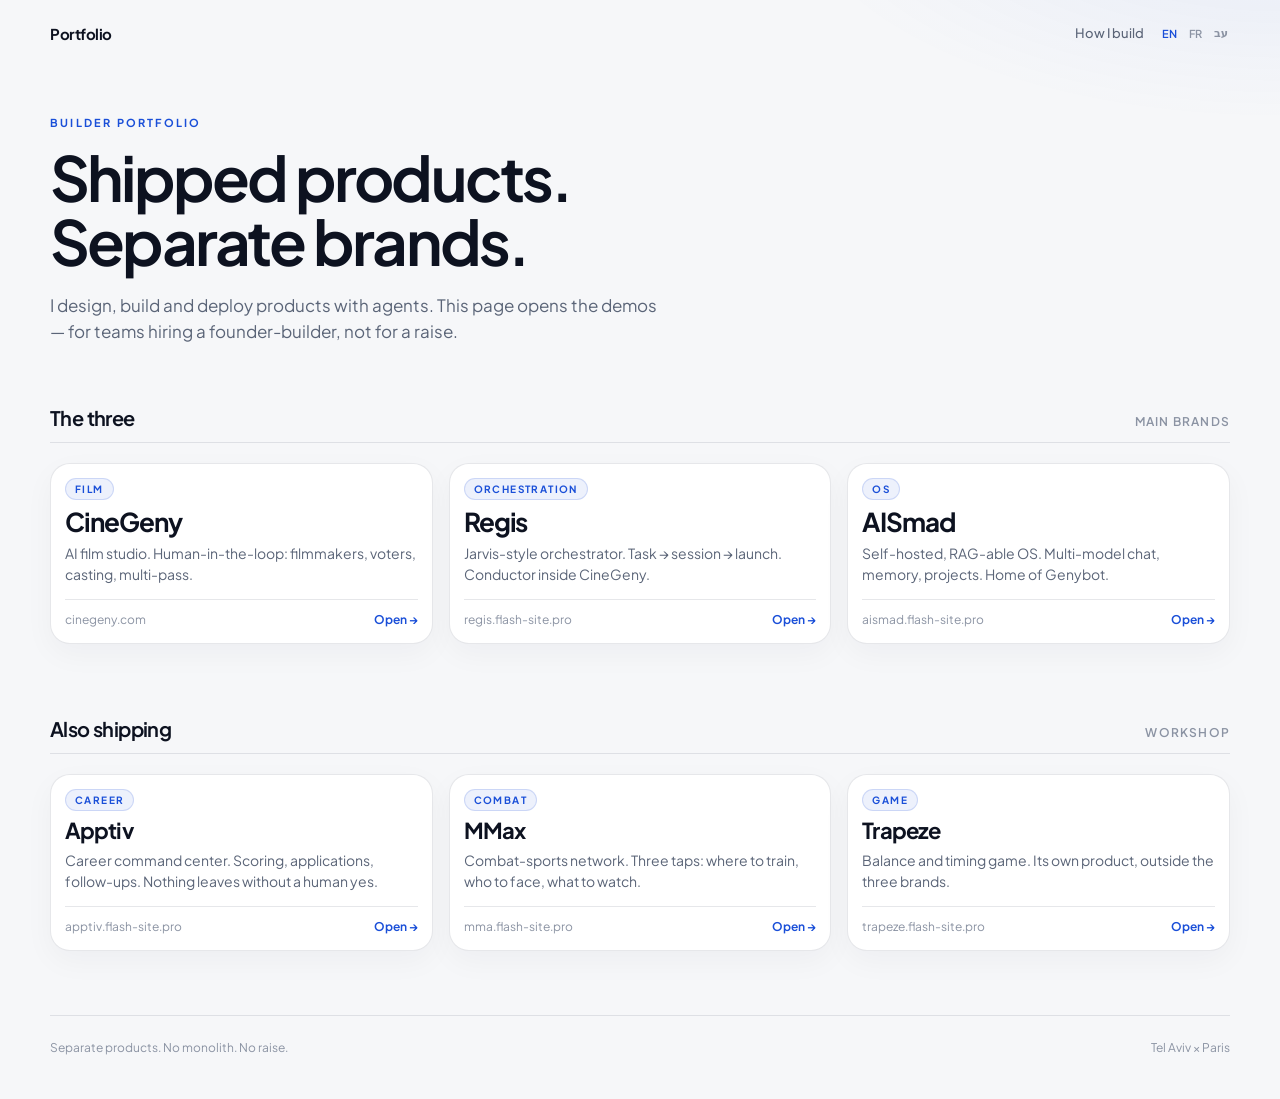
==== commit 7a6d6cb6: "visual: white / blue / brushed silver, Portfolio only, media slots" ====
--- a/index.html
+++ b/index.html
@@ -3,54 +3,18 @@
 <head>
   <meta charset="utf-8">
   <meta name="viewport" content="width=device-width, initial-scale=1">
-  <title>Demos — WonderSelf</title>
+  <title>Portfolio</title>
   <meta name="description" content="Working product demos. CineGeny, Regis, AISmad, Apptiv, MMax, Trapeze.">
-  <meta name="theme-color" content="#0b0b0c">
-  <style>
-    :root{--bg:#0b0b0c;--bg2:#121214;--line:rgba(232,224,212,.12);--ink:#e8e0d4;--muted:rgba(232,224,212,.62);--faint:rgba(232,224,212,.38);--gold:#c4a574;--goldim:rgba(196,165,116,.16);--serif:"Iowan Old Style","Palatino Linotype",Palatino,"Times New Roman",serif;--sans:"Helvetica Neue",Helvetica,"Segoe UI",system-ui,sans-serif}
-    *{box-sizing:border-box;margin:0;padding:0}
-    html,body{background:var(--bg);color:var(--ink)}
-    body{font-family:var(--sans);min-height:100vh;-webkit-font-smoothing:antialiased}
-    a{color:inherit;text-decoration:none}
-    button{font:inherit;color:inherit;background:none;border:0;cursor:pointer}
-    .wrap{width:min(1120px,calc(100% - 40px));margin:0 auto}
-    header{display:flex;align-items:center;justify-content:space-between;padding:28px 0 0;gap:16px}
-    .mark{font-family:var(--serif);font-size:18px}
-    .mark span{color:var(--faint);font-family:var(--sans);font-size:11px;letter-spacing:.18em;text-transform:uppercase;margin-inline-start:12px}
-    .nav-right{display:flex;align-items:center;gap:16px;flex-wrap:wrap}
-    .nav-link{font-size:12px;color:var(--muted)}
-    .nav-link:hover{color:var(--gold)}
-    .lang{display:flex;gap:10px;font-size:11px;letter-spacing:.16em;text-transform:uppercase}
-    .lang button{color:var(--faint)}
-    .lang button[aria-pressed=true]{color:var(--ink)}
-    .hero{padding:88px 0 64px;max-width:740px}
-    .kicker{font-size:11px;letter-spacing:.22em;text-transform:uppercase;color:var(--gold);margin-bottom:18px}
-    html[dir=rtl] .kicker{letter-spacing:.06em}
-    h1{font-family:var(--serif);font-weight:400;font-size:clamp(34px,6vw,64px);line-height:1.08}
-    .lead{margin-top:22px;max-width:52ch;color:var(--muted);font-size:17px;line-height:1.55}
-    section{padding:12px 0 72px}
-    .sec-title{display:flex;align-items:baseline;justify-content:space-between;gap:16px;margin-bottom:22px;padding-bottom:12px;border-bottom:1px solid var(--line)}
-    .sec-title h2{font-family:var(--serif);font-size:22px;font-weight:400}
-    .sec-title p{color:var(--faint);font-size:12px;letter-spacing:.12em;text-transform:uppercase}
-    .grid-main,.grid-side,#steps{display:grid;grid-template-columns:repeat(3,1fr);gap:16px}
-    .card{display:flex;flex-direction:column;min-height:280px;padding:26px 24px 22px;background:var(--bg2);border:1px solid var(--line);border-radius:18px;transition:border-color .2s,transform .2s,background .2s}
-    a.card:hover{border-color:rgba(196,165,116,.45);transform:translateY(-2px);background:#161618}
-    .top{margin-bottom:28px}
-    .badge{font-size:10px;letter-spacing:.16em;text-transform:uppercase;color:var(--gold);background:var(--goldim);border:1px solid rgba(196,165,116,.28);border-radius:999px;padding:4px 9px}
-    .name{font-family:var(--serif);font-size:32px;line-height:1.05}
-    .blurb{margin-top:12px;color:var(--muted);font-size:15px;line-height:1.5;flex:1}
-    .foot{display:flex;align-items:center;justify-content:space-between;gap:12px;margin-top:28px;padding-top:16px;border-top:1px solid var(--line);font-size:12px;color:var(--faint)}
-    .go{color:var(--gold);white-space:nowrap}
-    .card.compact{min-height:220px}
-    .card.compact .name{font-size:26px}
-    footer{display:flex;justify-content:space-between;gap:16px;flex-wrap:wrap;padding:28px 0 48px;border-top:1px solid var(--line);color:var(--faint);font-size:12px}
-    @media(max-width:860px){.grid-main,.grid-side,#steps{grid-template-columns:1fr}.hero{padding:56px 0 40px}.card{min-height:auto}}
-  </style>
+  <meta name="theme-color" content="#f6f7f9">
+  <link rel="preconnect" href="https://fonts.googleapis.com">
+  <link rel="preconnect" href="https://fonts.gstatic.com" crossorigin>
+  <link href="https://fonts.googleapis.com/css2?family=Plus+Jakarta+Sans:wght@400;500;600;700&display=swap" rel="stylesheet">
+  <link rel="stylesheet" href="style.css">
 </head>
 <body>
   <div class="wrap">
     <header>
-      <a class="mark" href="index.html">WonderSelf<span>Demos</span></a>
+      <a class="mark" href="index.html">Portfolio</a>
       <div class="nav-right">
         <a class="nav-link" href="method.html" data-i18n-href="method"></a>
         <div class="lang" role="group">
@@ -73,7 +37,7 @@
       <div class="sec-title"><h2 data-i="sideTitle"></h2><p data-i="sideSub"></p></div>
       <div class="grid-side" id="side"></div>
     </section>
-    <footer><div data-i="footerL"></div><div>WonderSelf · Tel Aviv × Paris</div></footer>
+    <footer><div data-i="footerL"></div><div>Tel Aviv × Paris</div></footer>
   </div>
   <script src="app.js"></script>
   <script>window.DEMOS_PAGE="home";window.DEMOS_BOOT()</script>
--- a/style.css
+++ b/style.css
@@ -0,0 +1,168 @@
+:root {
+  --bg: #f6f7f9;
+  --paper: #ffffff;
+  --ink: #0d1220;
+  --muted: #5b6578;
+  --faint: #8b93a3;
+  --line: rgba(15, 28, 56, 0.1);
+  --blue: #1a4fd8;
+  --blue-2: #0e3cb8;
+  --blue-soft: rgba(26, 79, 216, 0.08);
+  --silver: linear-gradient(135deg, #f4f6f8 0%, #c9d0d8 42%, #eef1f4 58%, #aeb6c0 100%);
+  --silver-border: #c5ccd6;
+  --sans: "Plus Jakarta Sans", "Segoe UI", system-ui, sans-serif;
+  --radius: 20px;
+}
+* { box-sizing: border-box; margin: 0; padding: 0; }
+html, body { background: var(--bg); color: var(--ink); }
+body {
+  font-family: var(--sans);
+  min-height: 100vh;
+  -webkit-font-smoothing: antialiased;
+  background:
+    radial-gradient(900px 420px at 100% -10%, rgba(26,79,216,.08), transparent 55%),
+    var(--bg);
+}
+a { color: inherit; text-decoration: none; }
+button { font: inherit; color: inherit; background: none; border: 0; cursor: pointer; }
+.wrap { width: min(1180px, calc(100% - 36px)); margin: 0 auto; }
+header {
+  display: flex;
+  align-items: center;
+  justify-content: space-between;
+  padding: 22px 0 0;
+  gap: 16px;
+}
+.mark {
+  font-size: 15px;
+  font-weight: 700;
+  letter-spacing: -0.03em;
+}
+.nav-right { display: flex; align-items: center; gap: 16px; flex-wrap: wrap; }
+.nav-link { font-size: 13px; font-weight: 500; color: var(--muted); }
+.nav-link:hover { color: var(--blue); }
+.lang { display: flex; gap: 8px; font-size: 11px; font-weight: 600; letter-spacing: .12em; text-transform: uppercase; }
+.lang button { color: var(--faint); padding: 4px 2px; }
+.lang button[aria-pressed=true] { color: var(--blue); }
+.hero { padding: 72px 0 52px; max-width: 720px; }
+.kicker {
+  font-size: 11px;
+  font-weight: 700;
+  letter-spacing: .2em;
+  text-transform: uppercase;
+  color: var(--blue);
+  margin-bottom: 16px;
+}
+html[dir=rtl] .kicker { letter-spacing: .06em; }
+h1 {
+  font-weight: 650;
+  letter-spacing: -0.045em;
+  font-size: clamp(36px, 6vw, 62px);
+  line-height: 1.04;
+}
+.lead { margin-top: 18px; max-width: 52ch; color: var(--muted); font-size: 17px; line-height: 1.55; }
+section { padding: 8px 0 64px; }
+.sec-title {
+  display: flex;
+  align-items: baseline;
+  justify-content: space-between;
+  gap: 16px;
+  margin-bottom: 20px;
+  padding-bottom: 12px;
+  border-bottom: 1px solid var(--line);
+}
+.sec-title h2 { font-size: 20px; font-weight: 650; letter-spacing: -0.03em; }
+.sec-title p { color: var(--faint); font-size: 12px; font-weight: 600; letter-spacing: .1em; text-transform: uppercase; }
+.grid-main, .grid-side, #steps { display: grid; grid-template-columns: repeat(3, 1fr); gap: 16px; }
+.card {
+  display: flex;
+  flex-direction: column;
+  padding: 14px 14px 16px;
+  background: var(--paper);
+  border: 1px solid var(--line);
+  border-radius: var(--radius);
+  box-shadow: 0 10px 30px rgba(16, 28, 52, .04);
+  transition: transform .2s, box-shadow .2s, border-color .2s;
+}
+a.card:hover {
+  transform: translateY(-3px);
+  border-color: rgba(26,79,216,.28);
+  box-shadow: 0 16px 36px rgba(16, 28, 52, .08);
+}
+.media {
+  display: grid;
+  grid-template-columns: 1.4fr .8fr;
+  gap: 8px;
+  margin-bottom: 14px;
+}
+.shot, .clip {
+  position: relative;
+  overflow: hidden;
+  border-radius: 14px;
+  border: 1px solid var(--silver-border);
+  background: var(--silver);
+  min-height: 118px;
+}
+.shot img, .clip video {
+  width: 100%;
+  height: 100%;
+  object-fit: cover;
+  display: block;
+  position: absolute;
+  inset: 0;
+}
+.ph {
+  position: absolute;
+  inset: 0;
+  display: flex;
+  flex-direction: column;
+  align-items: flex-start;
+  justify-content: flex-end;
+  padding: 10px 12px;
+  color: #3a4454;
+  font-size: 11px;
+  font-weight: 650;
+}
+.ph small { font-weight: 500; color: #5c6778; margin-top: 2px; }
+.top { display: flex; justify-content: space-between; align-items: center; margin-bottom: 8px; }
+.badge {
+  font-size: 10px;
+  font-weight: 700;
+  letter-spacing: .14em;
+  text-transform: uppercase;
+  color: var(--blue);
+  background: var(--blue-soft);
+  border: 1px solid rgba(26,79,216,.16);
+  border-radius: 999px;
+  padding: 4px 9px;
+}
+.name { font-size: 26px; font-weight: 700; letter-spacing: -0.04em; line-height: 1.05; }
+.card.compact .name { font-size: 22px; }
+.blurb { margin-top: 8px; color: var(--muted); font-size: 14px; line-height: 1.5; flex: 1; }
+.foot {
+  display: flex;
+  align-items: center;
+  justify-content: space-between;
+  gap: 12px;
+  margin-top: 14px;
+  padding-top: 12px;
+  border-top: 1px solid var(--line);
+  font-size: 12px;
+  color: var(--faint);
+}
+.go { color: var(--blue); font-weight: 650; white-space: nowrap; }
+footer {
+  display: flex;
+  justify-content: space-between;
+  gap: 16px;
+  flex-wrap: wrap;
+  padding: 24px 0 44px;
+  border-top: 1px solid var(--line);
+  color: var(--faint);
+  font-size: 12px;
+}
+@media (max-width: 900px) {
+  .grid-main, .grid-side, #steps { grid-template-columns: 1fr; }
+  .hero { padding: 48px 0 32px; }
+  .media { grid-template-columns: 1fr 1fr; }
+}
